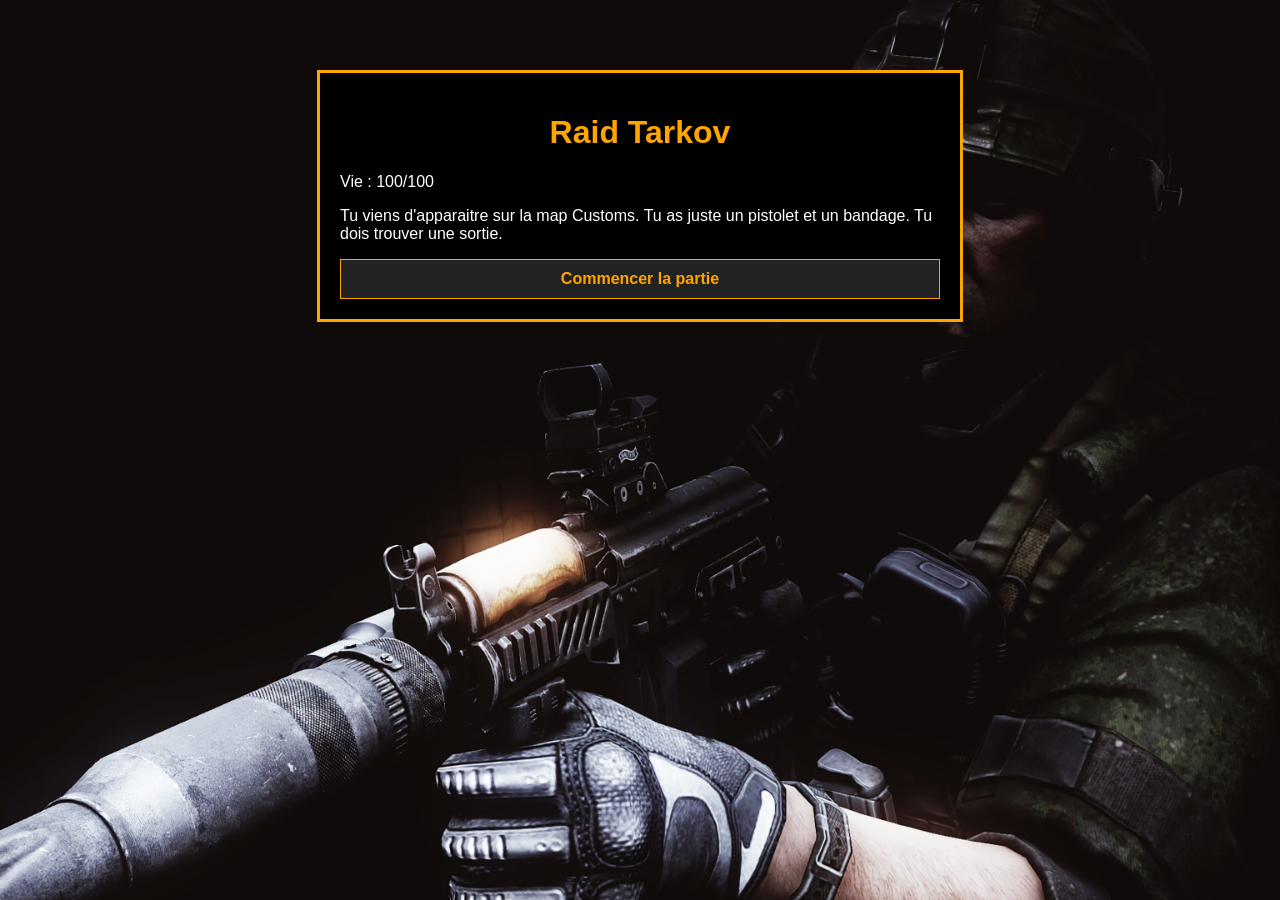
==== index.html @ 34e39cc5 "Initialisation du projet : structure de base et page d'accueil" ====
<!DOCTYPE html>
<html>
<head>
    <meta charset="UTF-8">
    <title>Tarkov TP</title>
    <link rel="stylesheet" href="style.css">
</head>
<body>

    <div class="boite">
        <h1>Raid Tarkov</h1>
        <p>Vie : 100/100</p>
        <p>Tu viens d'apparaitre sur la map Customs. Tu as juste un pistolet et un bandage. Tu dois trouver une sortie.</p>
        
        <a href="pages/scene01.html">Commencer la partie</a>
    </div>

</body>
</html>
---- style.css ----
body {
    background-image: url("assets/backgrounds/background.png");
    background-size: cover;
    background-position: center;
    background-attachment: fixed;
    background-repeat: no-repeat;
    color: white;
    font-family: Arial, sans-serif;
    margin: 0;
    padding: 20px;
}

.boite {
    background-color: black;
    border: 3px solid orange;
    max-width: 600px;
    margin: 50px auto;
    padding: 20px;
}

h1 {
    color: orange;
    text-align: center;
}

p {
    font-size: 16px;
}

a {
    display: block;
    background-color: #222;
    color: orange;
    border: 1px solid orange;
    padding: 10px;
    margin-top: 15px;
    text-decoration: none;
    text-align: center;
    font-weight: bold;
}

a:hover {
    background-color: orange;
    color: black;
}
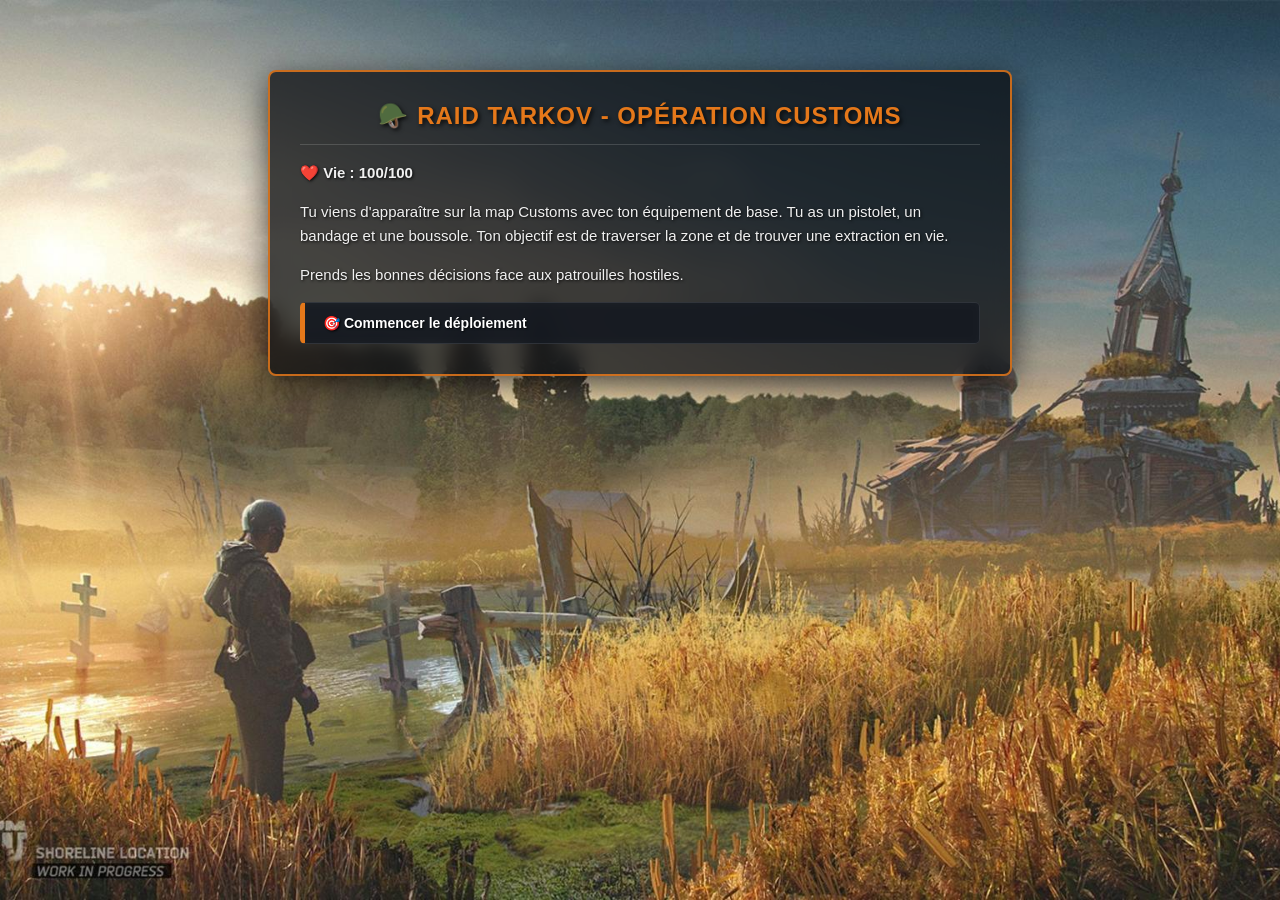
==== commit 5c2f6177: "Ajout des emojis sur toutes les pages et integration de la Chambre Marquee 314" ====
--- a/index.html
+++ b/index.html
@@ -1,18 +1,19 @@
 <!DOCTYPE html>
-<html>
+<html lang="fr">
 <head>
     <meta charset="UTF-8">
-    <title>Tarkov TP</title>
+    <title>Raid Tarkov - Customs</title>
     <link rel="stylesheet" href="style.css">
 </head>
 <body>
 
     <div class="boite">
-        <h1>Raid Tarkov</h1>
-        <p>Vie : 100/100</p>
-        <p>Tu viens d'apparaitre sur la map Customs. Tu as juste un pistolet et un bandage. Tu dois trouver une sortie.</p>
+        <h1>🪖 Raid Tarkov - Opération Customs</h1>
+        <p>❤️ <strong>Vie : 100/100</strong></p>
+        <p>Tu viens d'apparaître sur la map Customs avec ton équipement de base. Tu as un pistolet, un bandage et une boussole. Ton objectif est de traverser la zone et de trouver une extraction en vie.</p>
+        <p>Prends les bonnes décisions face aux patrouilles hostiles.</p>
         
-        <a href="pages/scene01.html">Commencer la partie</a>
+        <a href="pages/scene01.html">🎯 Commencer le déploiement</a>
     </div>
 
 </body>
--- a/style.css
+++ b/style.css
@@ -4,42 +4,67 @@
     background-position: center;
     background-attachment: fixed;
     background-repeat: no-repeat;
-    color: white;
-    font-family: Arial, sans-serif;
+    color: #e6e6e6;
+    font-family: "Segoe UI", Arial, sans-serif;
     margin: 0;
-    padding: 20px;
+    padding: 30px 15px;
 }
 
 .boite {
-    background-color: black;
-    border: 3px solid orange;
-    max-width: 600px;
-    margin: 50px auto;
-    padding: 20px;
+    background-color: rgba(10, 12, 16, 0.75);
+    backdrop-filter: blur(10px);
+    -webkit-backdrop-filter: blur(10px);
+    border: 2px solid rgba(229, 120, 26, 0.85);
+    border-radius: 8px;
+    box-shadow: 0 8px 32px rgba(0, 0, 0, 0.7);
+    max-width: 680px;
+    margin: 40px auto;
+    padding: 30px;
 }
 
 h1 {
-    color: orange;
+    color: #e5781a;
     text-align: center;
+    text-transform: uppercase;
+    letter-spacing: 1px;
+    font-size: 24px;
+    border-bottom: 1px solid rgba(255, 255, 255, 0.15);
+    padding-bottom: 14px;
+    margin-top: 0;
+    text-shadow: 2px 2px 4px rgba(0, 0, 0, 0.8);
 }
 
 p {
-    font-size: 16px;
+    font-size: 15px;
+    line-height: 1.6;
+    color: #f0f0f0;
+    text-shadow: 1px 1px 3px rgba(0, 0, 0, 0.9);
 }
 
 a {
     display: block;
-    background-color: #222;
-    color: orange;
-    border: 1px solid orange;
-    padding: 10px;
-    margin-top: 15px;
+    background-color: rgba(25, 30, 38, 0.75);
+    backdrop-filter: blur(4px);
+    -webkit-backdrop-filter: blur(4px);
+    color: #ffffff;
+    border-left: 5px solid #e5781a;
+    border-top: 1px solid rgba(255, 255, 255, 0.1);
+    border-right: 1px solid rgba(255, 255, 255, 0.1);
+    border-bottom: 1px solid rgba(255, 255, 255, 0.1);
+    border-radius: 5px;
+    padding: 12px 18px;
+    margin-top: 12px;
     text-decoration: none;
-    text-align: center;
+    font-size: 14px;
     font-weight: bold;
+    transition: all 0.2s ease-in-out;
+    text-shadow: 1px 1px 2px rgba(0, 0, 0, 0.8);
 }
 
 a:hover {
-    background-color: orange;
-    color: black;
+    background-color: rgba(229, 120, 26, 0.9);
+    color: #000000;
+    border-left: 5px solid #ffffff;
+    transform: translateX(5px);
+    text-shadow: none;
 }
